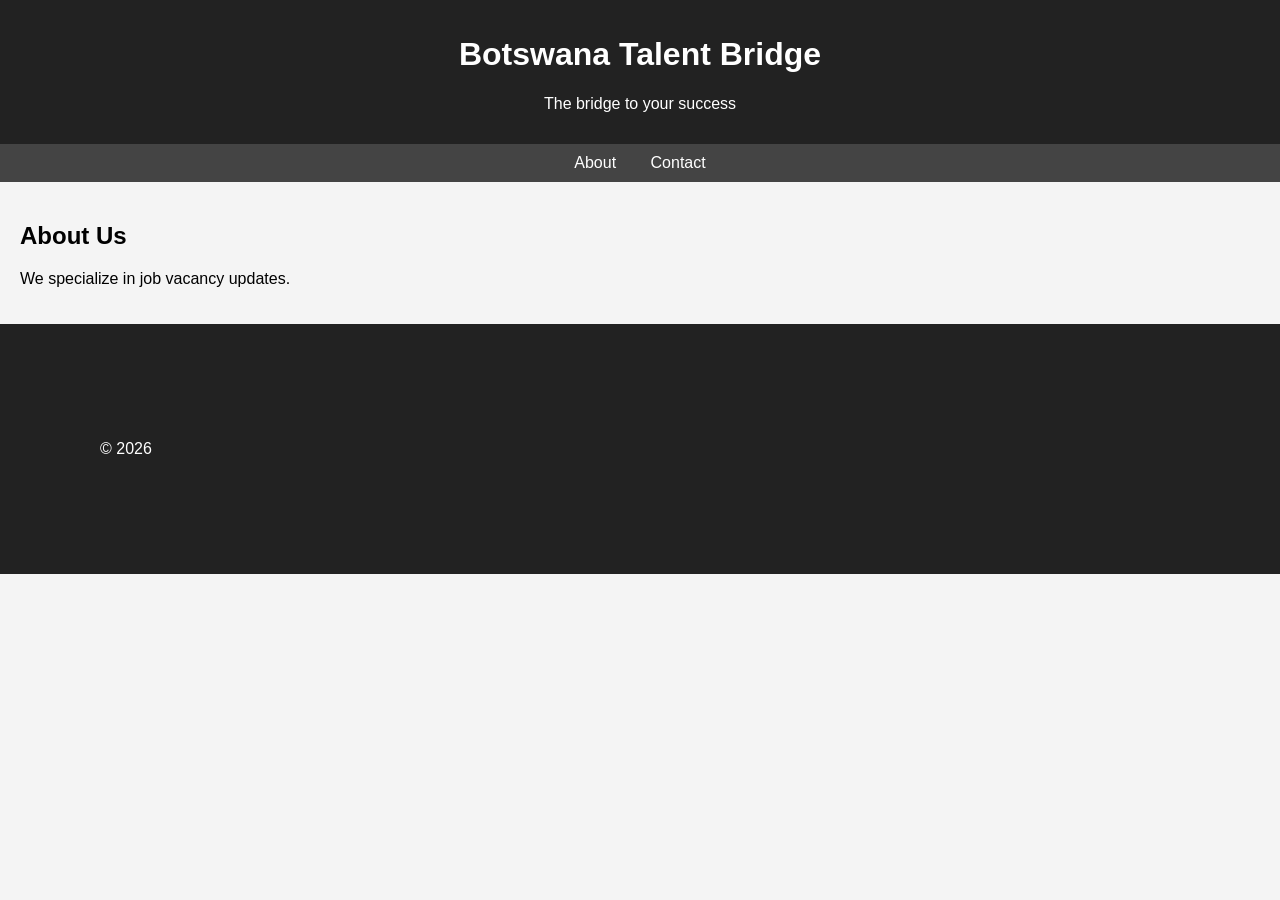
==== index.html @ 9b0b0d0a "Update index.html" ====
<!DOCTYPE html>
<html lang="en">
<head>
    <meta charset="UTF-8">
  <!DOCTYPE html>
<html lang="en">
<head>
    <meta charset="UTF-8">
    <title>Botswana Talent Bridge</title>
    <style>
        body {
            font-family: Arial, sans-serif;
            margin: 0;
            background-color: #f4f4f4;
        }
        header {
            background: #222;
            color: white;
            padding: 15px;
            text-align: center;
        }
        nav {
            background: #444;
            padding: 10px;
            text-align: center;
        }
        nav a {
            color: white;
            margin: 0 15px;
            text-decoration: none;
        }
        section {
            padding: 20px;
        }
        footer {
            background: #222;
            color: white;
            text-align: bottom;
            padding: 100px;
        }
        form input, form textarea {
            width: 100%;
            margin: 10px 0;
            padding: 8px;
        }
        button {
            background: #222;
            color: white;
            padding: 10px 15px;
            border: none;
        }
    </style>
</head>
<body>

<header>
    <h1>Botswana Talent Bridge</h1>
    <p>The bridge to your success</p>
</header>

<nav>
    <a href="#about">About</a>
    <a href="#contact">Contact</a>
</nav>

<section id="about">
    <h2>About Us</h2>
    <p>We specialize in job vacancy updates.</p>
</section>

<footer>
    <p>&copy; 2026 </p>
</footer>  
    
</body>
</html>
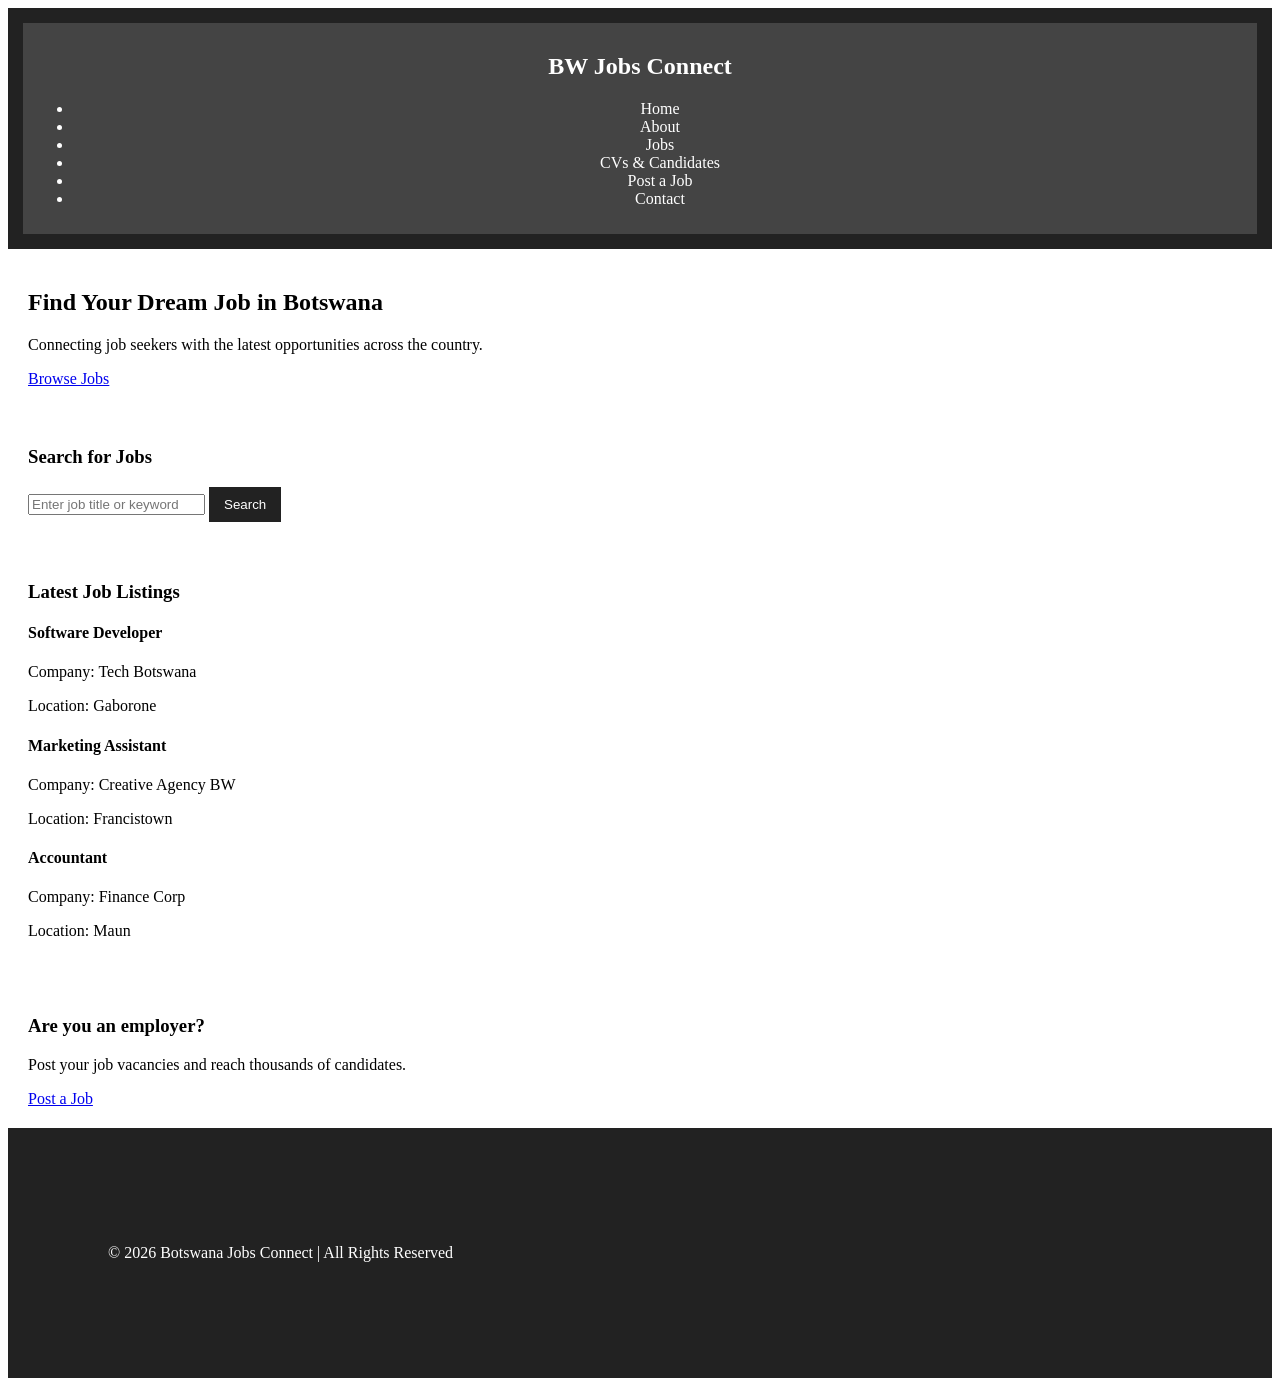
==== commit d72fdb3e: "Update index.html" ====
--- a/index.html
+++ b/index.html
@@ -2,75 +2,75 @@
 <html lang="en">
 <head>
     <meta charset="UTF-8">
-  <!DOCTYPE html>
-<html lang="en">
-<head>
-    <meta charset="UTF-8">
-    <title>Botswana Talent Bridge</title>
-    <style>
-        body {
-            font-family: Arial, sans-serif;
-            margin: 0;
-            background-color: #f4f4f4;
-        }
-        header {
-            background: #222;
-            color: white;
-            padding: 15px;
-            text-align: center;
-        }
-        nav {
-            background: #444;
-            padding: 10px;
-            text-align: center;
-        }
-        nav a {
-            color: white;
-            margin: 0 15px;
-            text-decoration: none;
-        }
-        section {
-            padding: 20px;
-        }
-        footer {
-            background: #222;
-            color: white;
-            text-align: bottom;
-            padding: 100px;
-        }
-        form input, form textarea {
-            width: 100%;
-            margin: 10px 0;
-            padding: 8px;
-        }
-        button {
-            background: #222;
-            color: white;
-            padding: 10px 15px;
-            border: none;
-        }
-    </style>
+    <meta name="viewport" content="width=device-width, initial-scale=1.0">
+    <title>Botswana Jobs Connect</title>
+    <link rel="stylesheet" href="styles.css">
 </head>
 <body>
 
-<header>
-    <h1>Botswana Talent Bridge</h1>
-    <p>The bridge to your success</p>
-</header>
+    <!-- Navigation Bar -->
+    <header>
+        <nav class="navbar">
+            <h1 class="logo">BW Jobs Connect</h1>
+            <ul class="nav-links">
+                <li><a href="index.html">Home</a></li>
+                <li><a href="about.html">About</a></li>
+                <li><a href="jobs.html">Jobs</a></li>
+                <li><a href="candidates.html">CVs & Candidates</a></li>
+                <li><a href="post-job.html">Post a Job</a></li>
+                <li><a href="contact.html">Contact</a></li>
+            </ul>
+        </nav>
+    </header>
 
-<nav>
-    <a href="#about">About</a>
-    <a href="#contact">Contact</a>
-</nav>
+    <!-- Hero Section -->
+    <section class="hero">
+        <h2>Find Your Dream Job in Botswana</h2>
+        <p>Connecting job seekers with the latest opportunities across the country.</p>
+        <a href="jobs.html" class="btn">Browse Jobs</a>
+    </section>
 
-<section id="about">
-    <h2>About Us</h2>
-    <p>We specialize in job vacancy updates.</p>
-</section>
+    <!-- Search Section -->
+    <section class="search-section">
+        <h3>Search for Jobs</h3>
+        <input type="text" placeholder="Enter job title or keyword">
+        <button>Search</button>
+    </section>
 
-<footer>
-    <p>&copy; 2026 </p>
-</footer>  
-    
+    <!-- Featured Jobs -->
+    <section class="jobs">
+        <h3>Latest Job Listings</h3>
+
+        <div class="job-card">
+            <h4>Software Developer</h4>
+            <p>Company: Tech Botswana</p>
+            <p>Location: Gaborone</p>
+        </div>
+
+        <div class="job-card">
+            <h4>Marketing Assistant</h4>
+            <p>Company: Creative Agency BW</p>
+            <p>Location: Francistown</p>
+        </div>
+
+        <div class="job-card">
+            <h4>Accountant</h4>
+            <p>Company: Finance Corp</p>
+            <p>Location: Maun</p>
+        </div>
+    </section>
+
+    <!-- Call to Action -->
+    <section class="cta">
+        <h3>Are you an employer?</h3>
+        <p>Post your job vacancies and reach thousands of candidates.</p>
+        <a href="post-job.html" class="btn">Post a Job</a>
+    </section>
+
+    <!-- Footer -->
+    <footer>
+        <p>© 2026 Botswana Jobs Connect | All Rights Reserved</p>
+    </footer>
+
 </body>
 </html>
--- a/styles.css
+++ b/styles.css
@@ -0,0 +1,43 @@
+ <style>
+        body {
+            font-family: Arial, sans-serif;
+            margin: 0;
+            background-color: #f4f4f4;
+        }
+        header {
+            background: #222;
+            color: white;
+            padding: 15px;
+            text-align: center;
+        }
+        nav {
+            background: #444;
+            padding: 10px;
+            text-align: center;
+        }
+        nav a {
+            color: white;
+            margin: 0 15px;
+            text-decoration: none;
+        }
+        section {
+            padding: 20px;
+        }
+        footer {
+            background: #222;
+            color: white;
+            text-align: bottom;
+            padding: 100px;
+        }
+        form input, form textarea {
+            width: 100%;
+            margin: 10px 0;
+            padding: 8px;
+        }
+        button {
+            background: #222;
+            color: white;
+            padding: 10px 15px;
+            border: none;
+        }
+    </style>
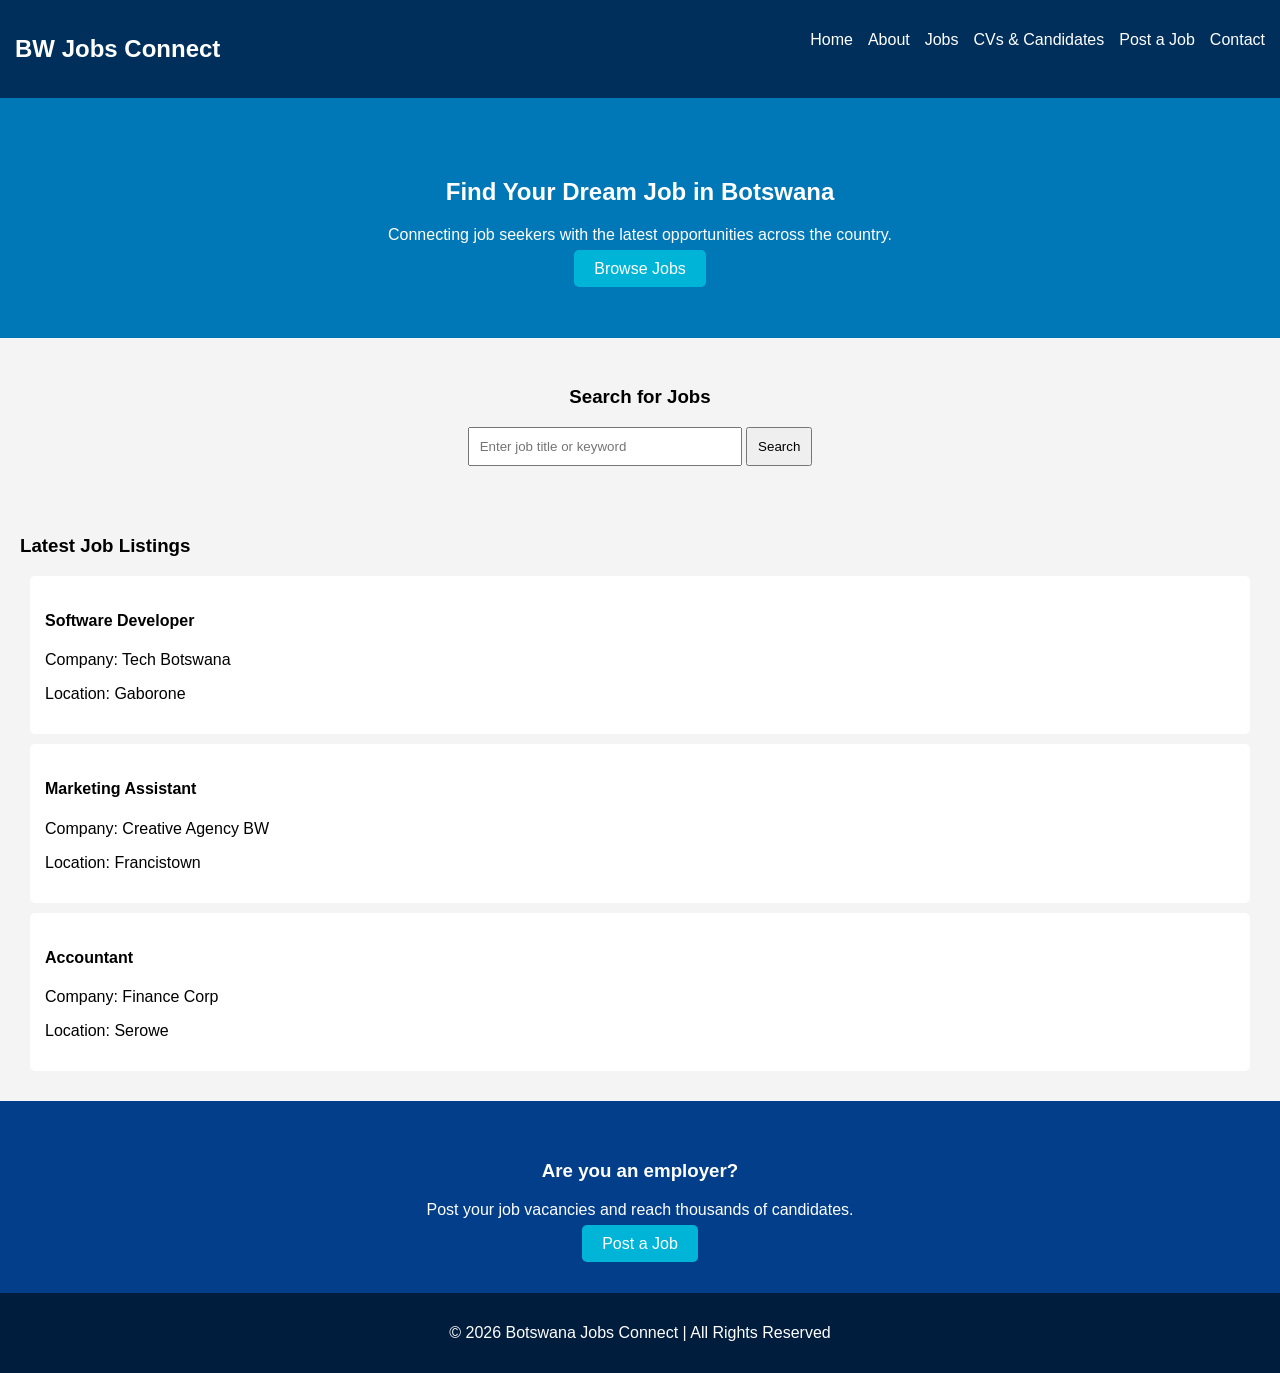
==== commit 2d29cc99: "Update index.html" ====
--- a/index.html
+++ b/index.html
@@ -56,7 +56,7 @@
         <div class="job-card">
             <h4>Accountant</h4>
             <p>Company: Finance Corp</p>
-            <p>Location: Maun</p>
+            <p>Location: Serowe</p>
         </div>
     </section>
 
--- a/styles.css
+++ b/styles.css
@@ -1,43 +1,84 @@
- <style>
-        body {
-            font-family: Arial, sans-serif;
-            margin: 0;
-            background-color: #f4f4f4;
-        }
-        header {
-            background: #222;
-            color: white;
-            padding: 15px;
-            text-align: center;
-        }
-        nav {
-            background: #444;
-            padding: 10px;
-            text-align: center;
-        }
-        nav a {
-            color: white;
-            margin: 0 15px;
-            text-decoration: none;
-        }
-        section {
-            padding: 20px;
-        }
-        footer {
-            background: #222;
-            color: white;
-            text-align: bottom;
-            padding: 100px;
-        }
-        form input, form textarea {
-            width: 100%;
-            margin: 10px 0;
-            padding: 8px;
-        }
-        button {
-            background: #222;
-            color: white;
-            padding: 10px 15px;
-            border: none;
-        }
-    </style>+ body {
+    font-family: Arial, sans-serif;
+    margin: 0;
+    background-color: #f4f4f4;
+}
+
+/* Navbar */
+.navbar {
+    display: flex;
+    justify-content: space-between;
+    background-color: #002f5b;
+    padding: 15px;
+    color: white;
+}
+
+.nav-links {
+    list-style: none;
+    display: flex;
+    gap: 15px;
+}
+
+.nav-links a {
+    color: white;
+    text-decoration: none;
+}
+
+/* Hero */
+.hero {
+    text-align: center;
+    padding: 60px;
+    background-color: #0077b6;
+    color: white;
+}
+
+.btn {
+    background-color: #00b4d8;
+    padding: 10px 20px;
+    color: white;
+    text-decoration: none;
+    border-radius: 5px;
+}
+
+/* Search Section */
+.search-section {
+    text-align: center;
+    padding: 30px;
+}
+
+.search-section input {
+    padding: 10px;
+    width: 250px;
+}
+
+.search-section button {
+    padding: 10px;
+}
+
+/* Jobs */
+.jobs {
+    padding: 20px;
+}
+
+.job-card {
+    background: white;
+    padding: 15px;
+    margin: 10px;
+    border-radius: 5px;
+}
+
+/* CTA */
+.cta {
+    text-align: center;
+    background-color: #023e8a;
+    color: white;
+    padding: 40px;
+}
+
+/* Footer */
+footer {
+    text-align: center;
+    padding: 15px;
+    background-color: #001d3d;
+    color: white;
+}
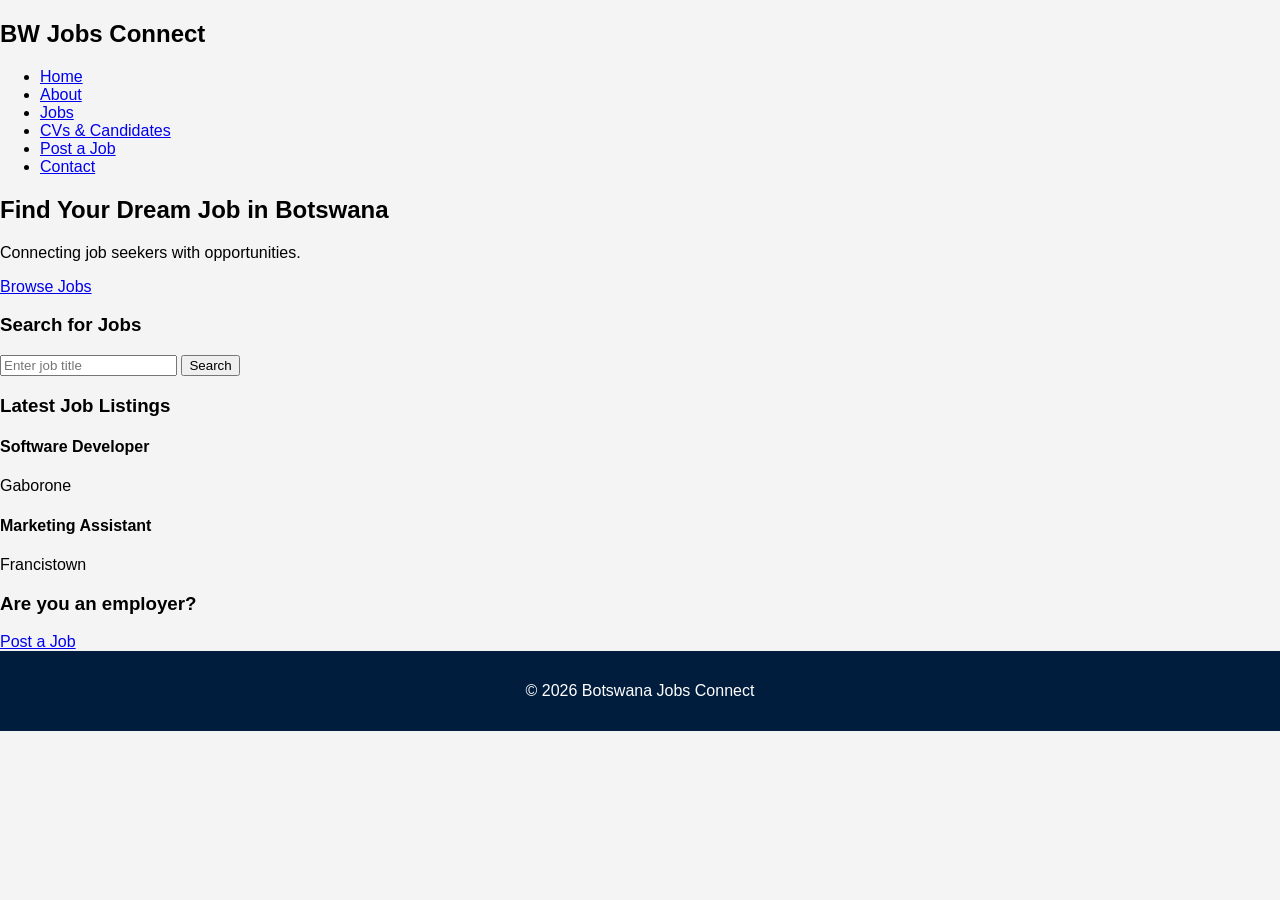
==== commit 4f9ceb34: "Add files via upload" ====
--- a/index.html
+++ b/index.html
@@ -1,76 +1,66 @@
-<!DOCTYPE html>
-<html lang="en">
-<head>
-    <meta charset="UTF-8">
-    <meta name="viewport" content="width=device-width, initial-scale=1.0">
-    <title>Botswana Jobs Connect</title>
-    <link rel="stylesheet" href="styles.css">
-</head>
-<body>
-
-    <!-- Navigation Bar -->
-    <header>
-        <nav class="navbar">
-            <h1 class="logo">BW Jobs Connect</h1>
-            <ul class="nav-links">
-                <li><a href="index.html">Home</a></li>
-                <li><a href="about.html">About</a></li>
-                <li><a href="jobs.html">Jobs</a></li>
-                <li><a href="candidates.html">CVs & Candidates</a></li>
-                <li><a href="post-job.html">Post a Job</a></li>
-                <li><a href="contact.html">Contact</a></li>
-            </ul>
-        </nav>
-    </header>
-
-    <!-- Hero Section -->
-    <section class="hero">
-        <h2>Find Your Dream Job in Botswana</h2>
-        <p>Connecting job seekers with the latest opportunities across the country.</p>
-        <a href="jobs.html" class="btn">Browse Jobs</a>
-    </section>
-
-    <!-- Search Section -->
-    <section class="search-section">
-        <h3>Search for Jobs</h3>
-        <input type="text" placeholder="Enter job title or keyword">
-        <button>Search</button>
-    </section>
-
-    <!-- Featured Jobs -->
-    <section class="jobs">
-        <h3>Latest Job Listings</h3>
-
-        <div class="job-card">
-            <h4>Software Developer</h4>
-            <p>Company: Tech Botswana</p>
-            <p>Location: Gaborone</p>
-        </div>
-
-        <div class="job-card">
-            <h4>Marketing Assistant</h4>
-            <p>Company: Creative Agency BW</p>
-            <p>Location: Francistown</p>
-        </div>
-
-        <div class="job-card">
-            <h4>Accountant</h4>
-            <p>Company: Finance Corp</p>
-            <p>Location: Serowe</p>
-        </div>
-    </section>
-
-    <!-- Call to Action -->
-    <section class="cta">
-        <h3>Are you an employer?</h3>
-        <p>Post your job vacancies and reach thousands of candidates.</p>
-        <a href="post-job.html" class="btn">Post a Job</a>
-    </section>
-
-    <!-- Footer -->
-    <footer>
-        <p>© 2026 Botswana Jobs Connect | All Rights Reserved</p>
-    </footer>
-
-</body>
-</html>
+<!DOCTYPE html>
+<html lang="en">
+<head>
+    <meta charset="UTF-8">
+    <meta name="viewport" content="width=device-width, initial-scale=1.0">
+    <title>Botswana Jobs Connect</title>
+    <link rel="stylesheet" href="styles.css">
+</head>
+<body>
+
+    <header>
+        <nav>
+            <h1>BW Jobs Connect</h1>
+            <ul>
+                <li><a href="index.html">Home</a></li>
+                <li><a href="about.html">About</a></li>
+                <li><a href="jobs.html">Jobs</a></li>
+                <li><a href="candidates.html">CVs & Candidates</a></li>
+                <li><a href="post-job.html">Post a Job</a></li>
+                <li><a href="contact.html">Contact</a></li>
+            </ul>
+        </nav>
+    </header>
+
+    <main>
+
+        <section id="hero">
+            <h2>Find Your Dream Job in Botswana</h2>
+            <p>Connecting job seekers with opportunities.</p>
+            <a href="jobs.html">Browse Jobs</a>
+        </section>
+
+        <section id="search">
+            <h3>Search for Jobs</h3>
+            <input type="text" placeholder="Enter job title">
+            <button>Search</button>
+        </section>
+
+        <section id="jobs">
+            <h3>Latest Job Listings</h3>
+
+            <article>
+                <h4>Software Developer</h4>
+                <p>Gaborone</p>
+            </article>
+
+            <article>
+                <h4>Marketing Assistant</h4>
+                <p>Francistown</p>
+            </article>
+
+        </section>
+
+        <section id="cta">
+            <h3>Are you an employer?</h3>
+            <a href="post-job.html">Post a Job</a>
+        </section>
+
+    </main>
+
+    <footer>
+        <p>© 2026 Botswana Jobs Connect</p>
+    </footer>
+
+</body>
+</html>
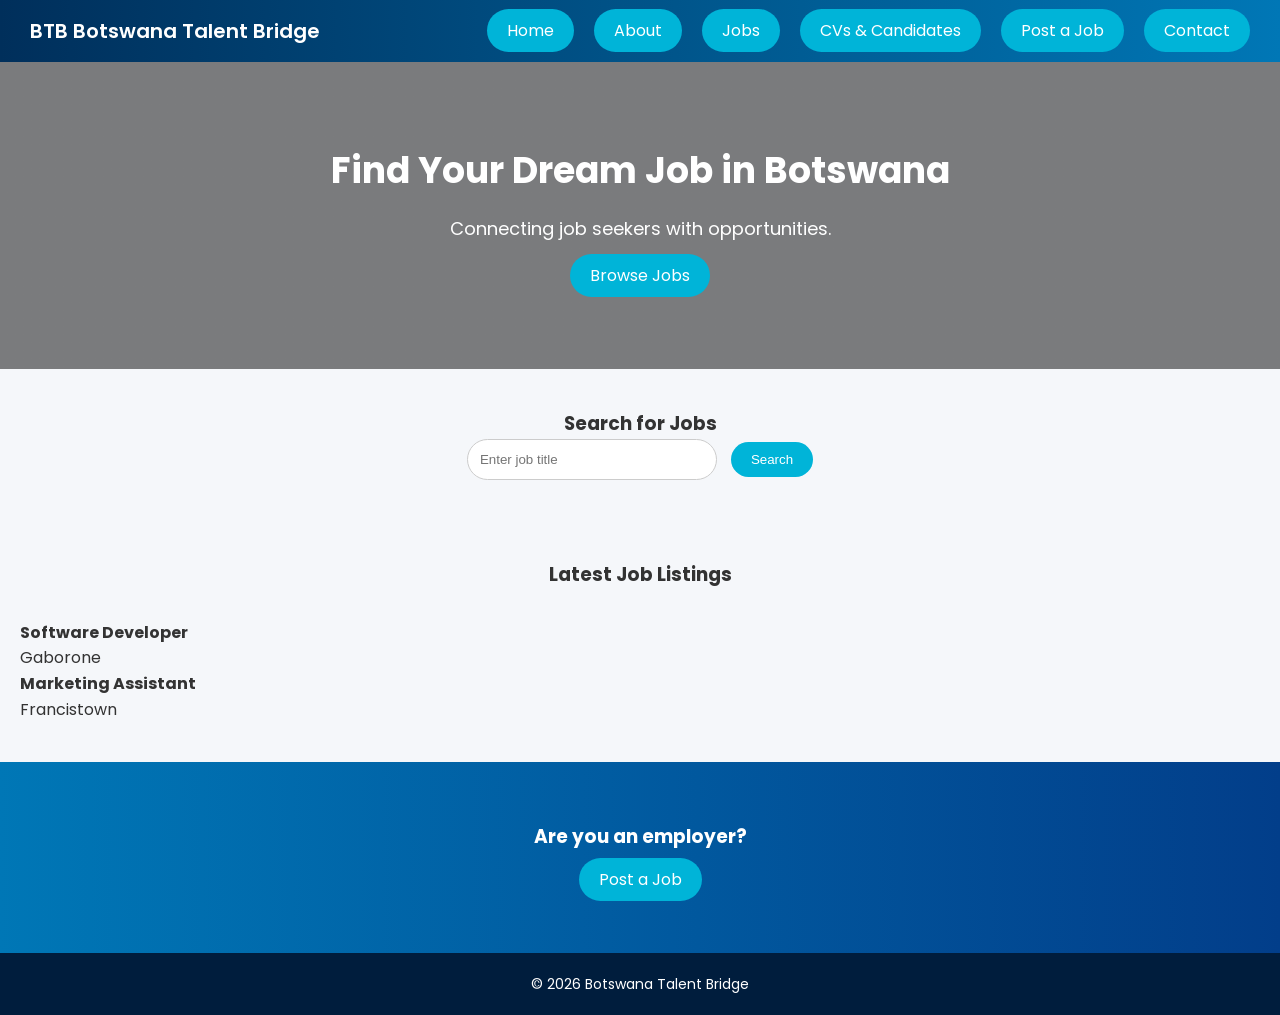
==== commit 9bd62e12: "Update index.html" ====
--- a/index.html
+++ b/index.html
@@ -3,14 +3,14 @@
 <head>
     <meta charset="UTF-8">
     <meta name="viewport" content="width=device-width, initial-scale=1.0">
-    <title>Botswana Jobs Connect</title>
+    <title>Botswana Talent Bridge</title>
     <link rel="stylesheet" href="styles.css">
 </head>
 <body>
 
     <header>
         <nav>
-            <h1>BW Jobs Connect</h1>
+            <h1>BTB Botswana Talent Bridge</h1>
             <ul>
                 <li><a href="index.html">Home</a></li>
                 <li><a href="about.html">About</a></li>
@@ -59,8 +59,8 @@
     </main>
 
     <footer>
-        <p>© 2026 Botswana Jobs Connect</p>
+        <p>© 2026 Botswana Talent Bridge</p>
     </footer>
 
 </body>
-</html>+</html>
--- a/styles.css
+++ b/styles.css
@@ -1,84 +1,165 @@
- body {
-    font-family: Arial, sans-serif;
+/* Google Font (optional but recommended) */
+@import url('https://fonts.googleapis.com/css2?family=Poppins:wght@300;400;600&display=swap');
+
+/* RESET */
+* {
     margin: 0;
-    background-color: #f4f4f4;
+    padding: 0;
+    box-sizing: border-box;
 }
 
-/* Navbar */
-.navbar {
+/* BASE */
+body {
+    font-family: 'Poppins', sans-serif;
+    background-color: #f5f7fa;
+    color: #333;
+    line-height: 1.6;
+}
+
+/* HEADER */
+header {
+    background: linear-gradient(90deg, #002f5b, #0077b6);
+    color: white;
+    padding: 15px 30px;
+}
+
+nav h1 {
+    font-size: 20px;
+    font-weight: 600;
+}
+
+/* NAV */
+nav {
     display: flex;
     justify-content: space-between;
-    background-color: #002f5b;
-    padding: 15px;
+    align-items: center;
+}
+
+nav ul {
+    display: flex;
+    gap: 20px;
+    list-style: none;
+}
+
+nav a {
+    color: white;
+    text-decoration: none;
+    font-weight: 400;
+    transition: 0.3s;
+}
+
+nav a:hover {
+    color: #90e0ef;
+}
+
+/* HERO */
+#hero {
+    text-align: center;
+    padding: 80px 20px;
+    background: linear-gradient(rgba(0,0,0,0.5), rgba(0,0,0,0.5)),
+                url('https://images.unsplash.com/photo-1521737604893-d14cc237f11d');
+    background-size: cover;
+    background-position: center;
     color: white;
 }
 
-.nav-links {
-    list-style: none;
-    display: flex;
-    gap: 15px;
+#hero h2 {
+    font-size: 36px;
+    margin-bottom: 15px;
 }
 
-.nav-links a {
-    color: white;
-    text-decoration: none;
+#hero p {
+    margin-bottom: 20px;
+    font-size: 18px;
 }
 
-/* Hero */
-.hero {
+/* BUTTONS */
+a, button {
+    background: #00b4d8;
+    color: white;
+    border: none;
+    padding: 10px 20px;
+    border-radius: 25px;
+    cursor: pointer;
+    text-decoration: none;
+    transition: 0.3s;
+}
+
+a:hover, button:hover {
+    background: #0096c7;
+    transform: translateY(-2px);
+}
+
+/* SEARCH */
+#search {
     text-align: center;
-    padding: 60px;
-    background-color: #0077b6;
+    padding: 40px 20px;
+}
+
+#search input {
+    padding: 12px;
+    width: 250px;
+    border-radius: 25px;
+    border: 1px solid #ccc;
+    margin-right: 10px;
+}
+
+/* JOBS */
+#jobs {
+    padding: 40px 20px;
+}
+
+#jobs h3 {
+    text-align: center;
+    margin-bottom: 30px;
+}
+
+#job-list {
+    display: grid;
+    grid-template-columns: repeat(auto-fit, minmax(250px, 1fr));
+    gap: 20px;
+}
+
+/* JOB CARD */
+.job-card {
+    background: white;
+    padding: 20px;
+    border-radius: 12px;
+    transition: 0.3s;
+    box-shadow: 0 4px 10px rgba(0,0,0,0.05);
+}
+
+.job-card h4 {
+    margin-bottom: 10px;
+}
+
+.job-card p {
+    font-size: 14px;
+    color: #555;
+}
+
+.job-card:hover {
+    transform: translateY(-5px);
+    box-shadow: 0 8px 20px rgba(0,0,0,0.1);
+}
+
+/* CTA */
+#cta {
+    text-align: center;
+    padding: 60px 20px;
+    background: linear-gradient(90deg, #0077b6, #023e8a);
     color: white;
 }
 
-.btn {
-    background-color: #00b4d8;
-    padding: 10px 20px;
-    color: white;
-    text-decoration: none;
-    border-radius: 5px;
+#cta h3 {
+    margin-bottom: 15px;
 }
 
-/* Search Section */
-.search-section {
-    text-align: center;
-    padding: 30px;
-}
-
-.search-section input {
-    padding: 10px;
-    width: 250px;
-}
-
-.search-section button {
-    padding: 10px;
-}
-
-/* Jobs */
-.jobs {
-    padding: 20px;
-}
-
-.job-card {
-    background: white;
-    padding: 15px;
-    margin: 10px;
-    border-radius: 5px;
-}
-
-/* CTA */
-.cta {
-    text-align: center;
-    background-color: #023e8a;
-    color: white;
-    padding: 40px;
-}
-
-/* Footer */
+/* FOOTER */
 footer {
     text-align: center;
-    padding: 15px;
-    background-color: #001d3d;
+    padding: 20px;
+    background: #001d3d;
     color: white;
-}+    font-size: 14px;
+}
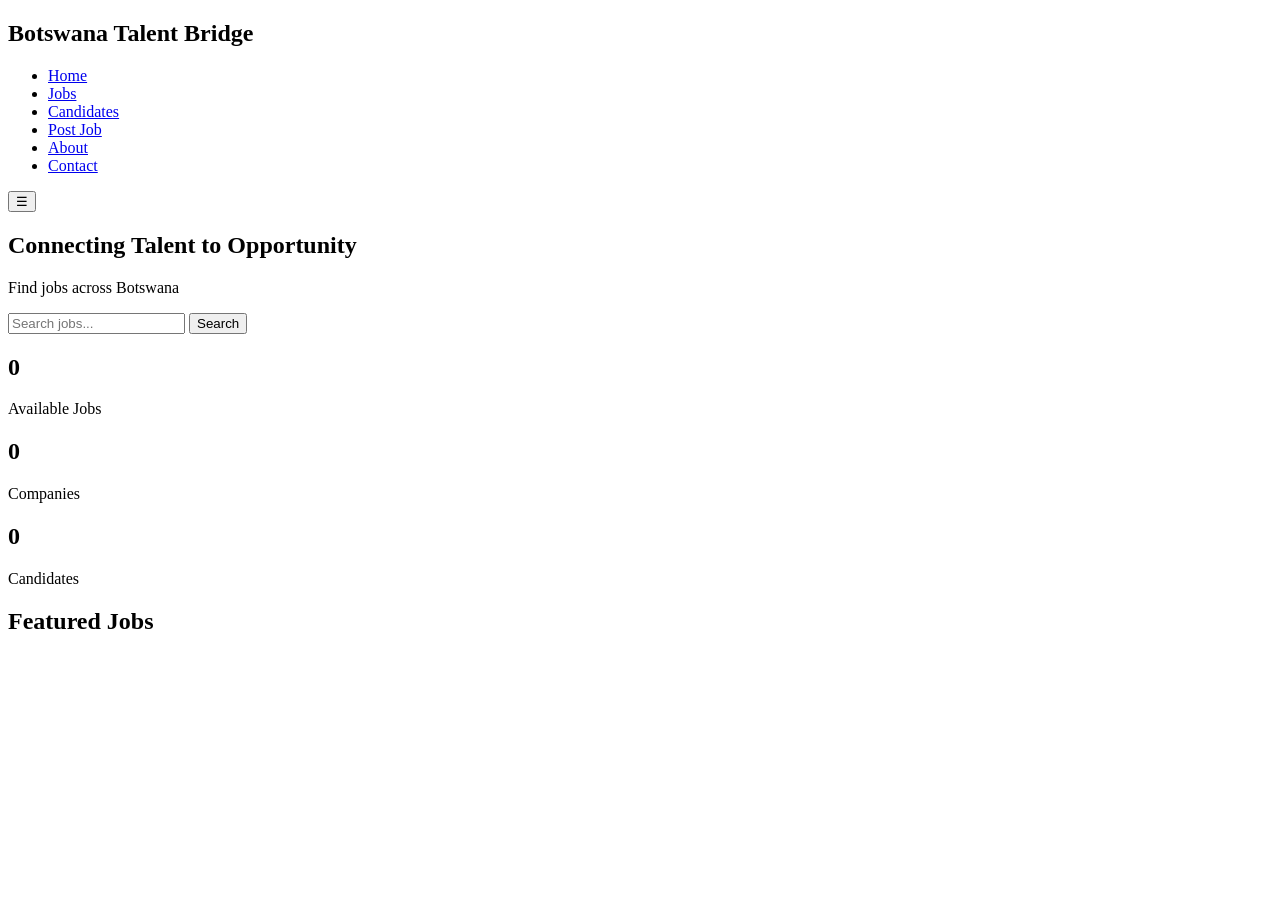
==== commit 7864aa76: "Add files via upload" ====
--- a/index.html
+++ b/index.html
@@ -4,63 +4,58 @@
     <meta charset="UTF-8">
     <meta name="viewport" content="width=device-width, initial-scale=1.0">
     <title>Botswana Talent Bridge</title>
-    <link rel="stylesheet" href="styles.css">
+    <link rel="stylesheet" href="style.css">
 </head>
 <body>
 
     <header>
-        <nav>
-            <h1>BTB Botswana Talent Bridge</h1>
-            <ul>
+        <nav class="navbar">
+            <h2>Botswana Talent Bridge</h2>
+
+            <ul class="nav-links">
                 <li><a href="index.html">Home</a></li>
+                <li><a href="jobs.html">Jobs</a></li>
+                <li><a href="candidates.html">Candidates</a></li>
+                <li><a href="post-job.html">Post Job</a></li>
                 <li><a href="about.html">About</a></li>
-                <li><a href="jobs.html">Jobs</a></li>
-                <li><a href="candidates.html">CVs & Candidates</a></li>
-                <li><a href="post-job.html">Post a Job</a></li>
                 <li><a href="contact.html">Contact</a></li>
             </ul>
+
+            <button id="menu-btn">☰</button>
         </nav>
     </header>
 
-    <main>
+    <section class="hero">
+        <h1>Connecting Talent to Opportunity</h1>
+        <p>Find jobs across Botswana</p>
 
-        <section id="hero">
-            <h2>Find Your Dream Job in Botswana</h2>
-            <p>Connecting job seekers with opportunities.</p>
-            <a href="jobs.html">Browse Jobs</a>
-        </section>
+        <input type="text" id="searchInput" placeholder="Search jobs...">
+        <button onclick="searchJobs()">Search</button>
+    </section>
 
-        <section id="search">
-            <h3>Search for Jobs</h3>
-            <input type="text" placeholder="Enter job title">
-            <button>Search</button>
-        </section>
+    <section class="stats">
+        <div class="card">
+            <h2 id="jobs-count">0</h2>
+            <p>Available Jobs</p>
+        </div>
 
-        <section id="jobs">
-            <h3>Latest Job Listings</h3>
+        <div class="card">
+            <h2 id="companies-count">0</h2>
+            <p>Companies</p>
+        </div>
 
-            <article>
-                <h4>Software Developer</h4>
-                <p>Gaborone</p>
-            </article>
+        <div class="card">
+            <h2 id="candidates-count">0</h2>
+            <p>Candidates</p>
+        </div>
+    </section>
 
-            <article>
-                <h4>Marketing Assistant</h4>
-                <p>Francistown</p>
-            </article>
+    <section class="featured-jobs">
+        <h2>Featured Jobs</h2>
 
-        </section>
+        <div id="job-container"></div>
+    </section>
 
-        <section id="cta">
-            <h3>Are you an employer?</h3>
-            <a href="post-job.html">Post a Job</a>
-        </section>
-
-    </main>
-
-    <footer>
-        <p>© 2026 Botswana Talent Bridge</p>
-    </footer>
-
+    <script src="script.js"></script>
 </body>
-</html>
+</html>
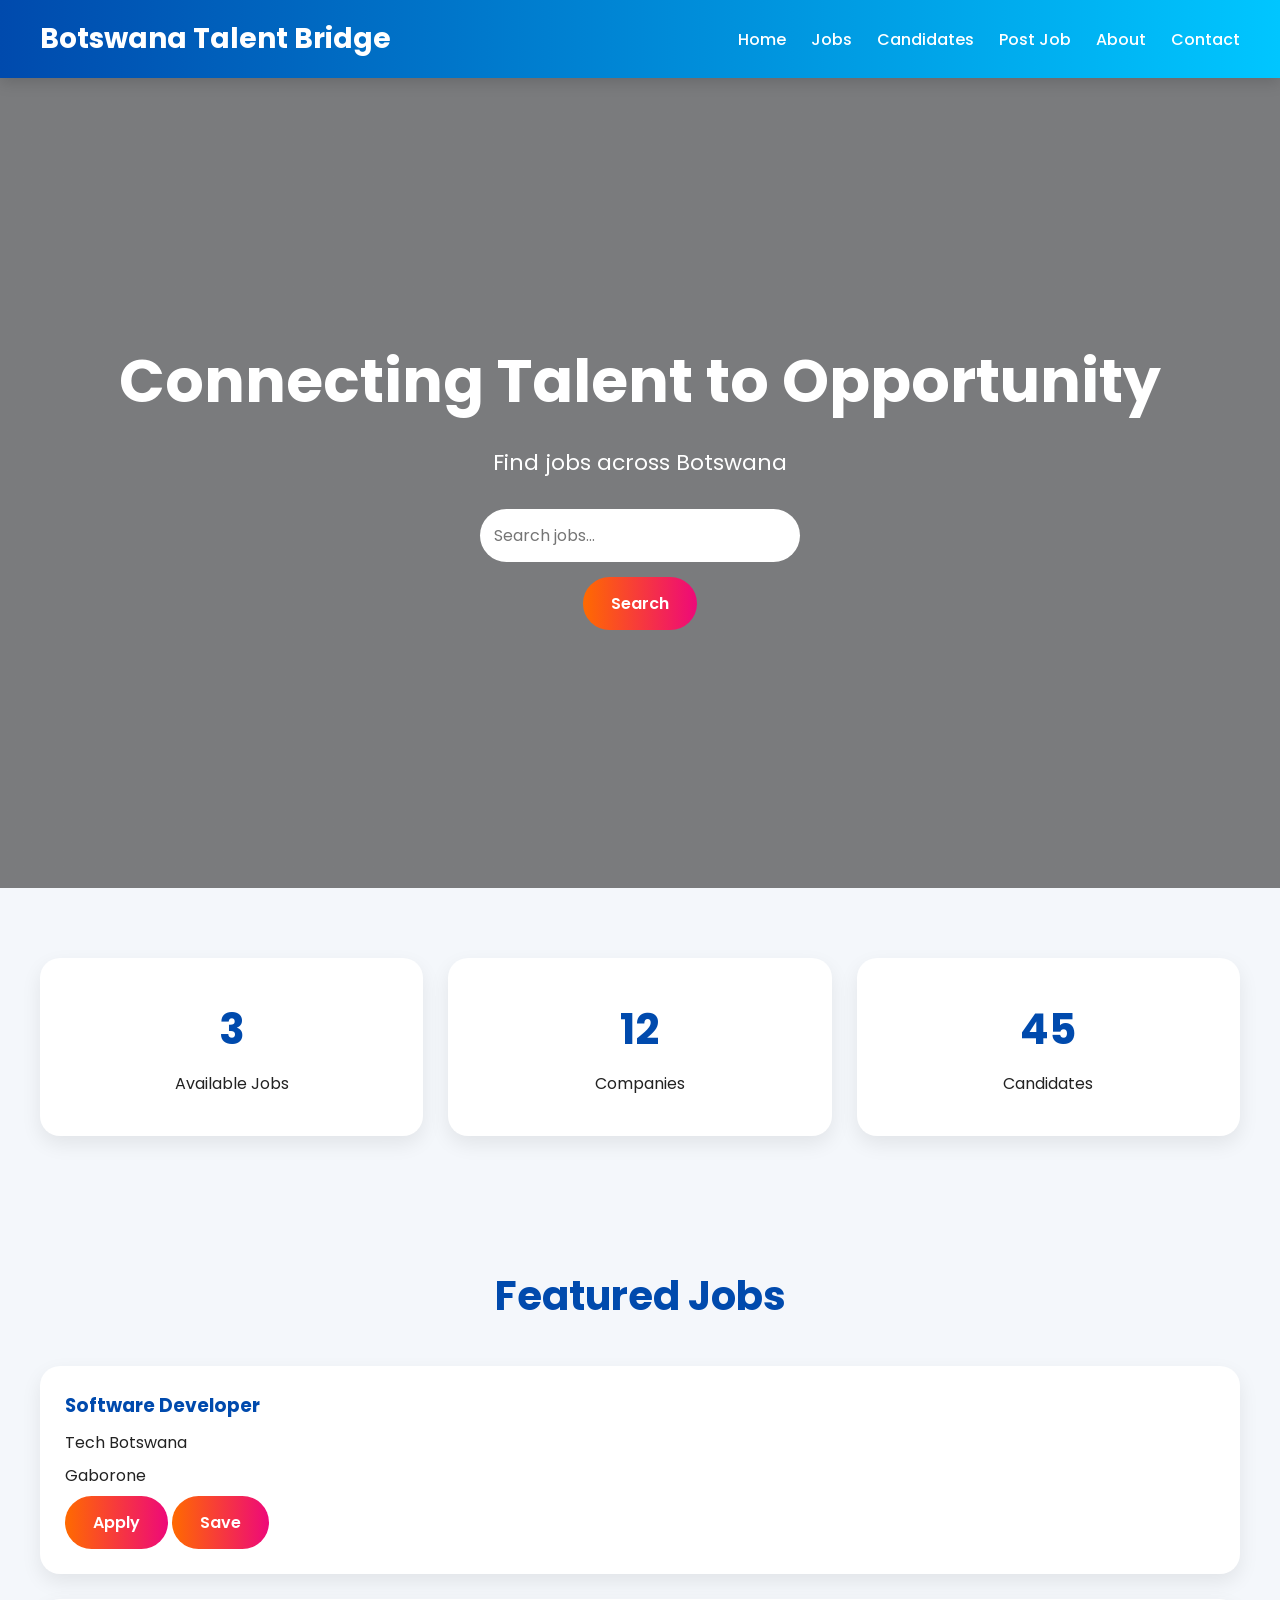
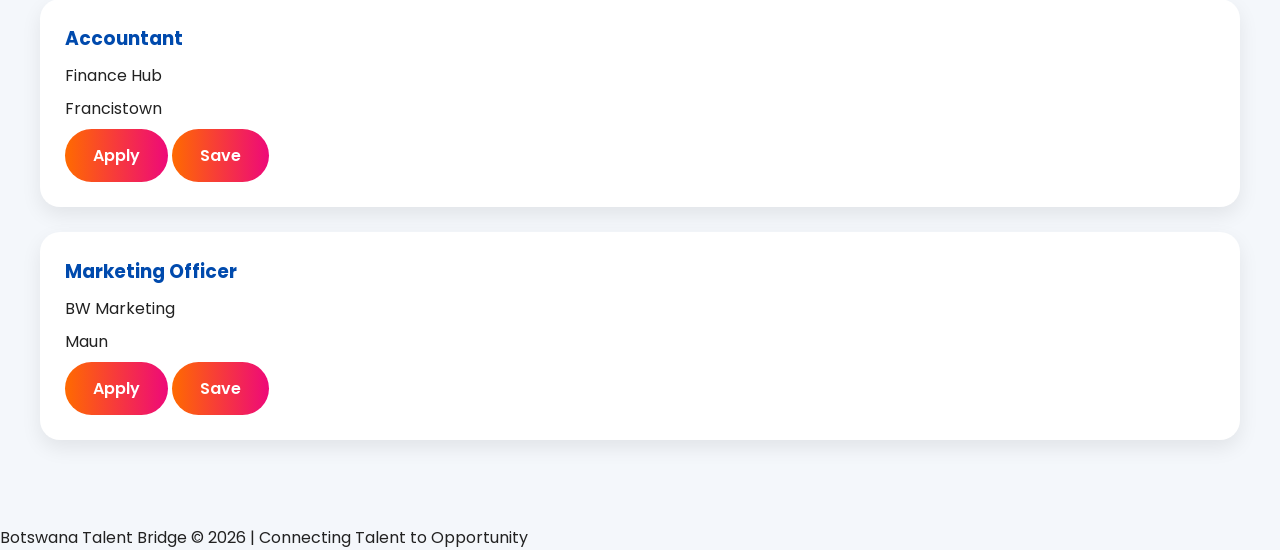
==== commit fc7a1be4: "Update index.html" ====
--- a/index.html
+++ b/index.html
@@ -57,5 +57,11 @@
     </section>
 
     <script src="script.js"></script>
+    <footer>
+    <p>
+        Botswana Talent Bridge © 2026
+        | Connecting Talent to Opportunity
+    </p>
+</footer>
 </body>
-</html>+</html>
--- a/style.css
+++ b/style.css
@@ -0,0 +1,388 @@
+@import url('https://fonts.googleapis.com/css2?family=Poppins:wght@300;400;500;600;700&display=swap');
+
+*{
+    margin:0;
+    padding:0;
+    box-sizing:border-box;
+    font-family:'Poppins', sans-serif;
+}
+
+body{
+    background:#f4f7fb;
+    color:#222;
+}
+
+/* NAVBAR */
+
+.navbar{
+    background:linear-gradient(90deg,#004aad,#00c6ff);
+    padding:18px 40px;
+    display:flex;
+    justify-content:space-between;
+    align-items:center;
+    position:sticky;
+    top:0;
+    z-index:1000;
+    box-shadow:0 4px 15px rgba(0,0,0,0.15);
+}
+
+.navbar h2{
+    color:white;
+    font-size:28px;
+    font-weight:700;
+}
+
+.nav-links{
+    display:flex;
+    gap:25px;
+    list-style:none;
+}
+
+.nav-links a{
+    color:white;
+    text-decoration:none;
+    font-weight:500;
+    transition:0.3s;
+}
+
+.nav-links a:hover{
+    color:#ffe600;
+}
+
+/* MOBILE MENU */
+
+#menu-btn{
+    display:none;
+    background:none;
+    border:none;
+    color:white;
+    font-size:28px;
+    cursor:pointer;
+}
+
+/* HERO SECTION */
+
+.hero{
+    min-height:90vh;
+    display:flex;
+    flex-direction:column;
+    justify-content:center;
+    align-items:center;
+    text-align:center;
+    padding:20px;
+    background:
+    linear-gradient(rgba(0,0,0,0.5), rgba(0,0,0,0.5)),
+    url('https://images.unsplash.com/photo-1521737604893-d14cc237f11d?q=80&w=1600&auto=format&fit=crop');
+    background-size:cover;
+    background-position:center;
+    color:white;
+}
+
+.hero h1{
+    font-size:60px;
+    margin-bottom:20px;
+    animation:fadeIn 1s ease;
+}
+
+.hero p{
+    font-size:22px;
+    margin-bottom:30px;
+}
+
+.hero input{
+    width:320px;
+    padding:14px;
+    border:none;
+    border-radius:30px;
+    outline:none;
+    font-size:16px;
+}
+
+.hero button{
+    margin-top:15px;
+}
+
+/* BUTTONS */
+
+button{
+    background:linear-gradient(90deg,#ff6a00,#ee0979);
+    color:white;
+    border:none;
+    padding:14px 28px;
+    border-radius:30px;
+    font-size:16px;
+    font-weight:600;
+    cursor:pointer;
+    transition:0.3s;
+}
+
+button:hover{
+    transform:translateY(-3px);
+    box-shadow:0 8px 20px rgba(0,0,0,0.2);
+}
+
+/* STATS */
+
+.stats{
+    display:grid;
+    grid-template-columns:repeat(auto-fit,minmax(220px,1fr));
+    gap:25px;
+    padding:70px 40px;
+}
+
+.card{
+    background:white;
+    padding:40px 20px;
+    border-radius:20px;
+    text-align:center;
+    box-shadow:0 8px 20px rgba(0,0,0,0.08);
+    transition:0.3s;
+}
+
+.card:hover{
+    transform:translateY(-10px);
+}
+
+.card h2{
+    font-size:42px;
+    color:#004aad;
+    margin-bottom:10px;
+}
+
+/* FEATURED JOBS */
+
+.featured-jobs{
+    padding:60px 40px;
+}
+
+.featured-jobs h2{
+    text-align:center;
+    font-size:40px;
+    margin-bottom:40px;
+    color:#004aad;
+}
+
+.job-card{
+    background:white;
+    padding:25px;
+    margin-bottom:25px;
+    border-radius:20px;
+    box-shadow:0 8px 20px rgba(0,0,0,0.08);
+    transition:0.3s;
+}
+
+.job-card:hover{
+    transform:translateY(-5px);
+}
+
+.job-card h3{
+    color:#004aad;
+    margin-bottom:10px;
+}
+
+.job-card p{
+    margin-bottom:8px;
+}
+
+/* JOBS PAGE */
+
+.jobs-page{
+    display:flex;
+    gap:30px;
+    padding:40px;
+}
+
+.filters{
+    width:280px;
+    background:white;
+    padding:25px;
+    border-radius:20px;
+    box-shadow:0 8px 20px rgba(0,0,0,0.08);
+}
+
+.filters h3{
+    margin-bottom:20px;
+    color:#004aad;
+}
+
+.jobs-list{
+    flex:1;
+}
+
+/* FORMS */
+
+form{
+    display:flex;
+    flex-direction:column;
+    gap:18px;
+}
+
+input,
+textarea,
+select{
+    padding:14px;
+    border:1px solid #ddd;
+    border-radius:12px;
+    font-size:16px;
+}
+
+textarea{
+    min-height:150px;
+}
+
+/* CANDIDATES */
+
+.candidates{
+    padding:60px 40px;
+}
+
+.candidates h1{
+    text-align:center;
+    margin-bottom:40px;
+    color:#004aad;
+}
+
+.upload-box{
+    background:white;
+    padding:25px;
+    border-radius:20px;
+    margin-bottom:40px;
+    box-shadow:0 8px 20px rgba(0,0,0,0.08);
+}
+
+.candidate-grid{
+    display:grid;
+    grid-template-columns:repeat(auto-fit,minmax(280px,1fr));
+    gap:25px;
+}
+
+.candidate-card{
+    background:white;
+    padding:25px;
+    border-radius:20px;
+    box-shadow:0 8px 20px rgba(0,0,0,0.08);
+    transition:0.3s;
+}
+
+.candidate-card:hover{
+    transform:translateY(-8px);
+}
+
+/* ABOUT */
+
+.about{
+    padding:60px 40px;
+    text-align:center;
+}
+
+.about h1{
+    color:#004aad;
+    margin-bottom:25px;
+}
+
+.team{
+    display:grid;
+    grid-template-columns:repeat(auto-fit,minmax(250px,1fr));
+    gap:25px;
+    margin-top:40px;
+}
+
+.team-card{
+    background:white;
+    padding:30px;
+    border-radius:20px;
+    box-shadow:0 8px 20px rgba(0,0,0,0.08);
+}
+
+/* CONTACT */
+
+.contact-page{
+    display:flex;
+    gap:30px;
+    padding:60px 40px;
+    flex-wrap:wrap;
+}
+
+.contact-form,
+.contact-info{
+    flex:1;
+    background:white;
+    padding:30px;
+    border-radius:20px;
+    box-shadow:0 8px 20px rgba(0,0,0,0.08);
+}
+
+.contact-info h2,
+.contact-form h2{
+    margin-bottom:20px;
+    color:#004aad;
+}
+
+/* POST JOB */
+
+.post-job{
+    padding:60px 40px;
+}
+
+.post-job h1{
+    text-align:center;
+    margin-bottom:40px;
+    color:#004aad;
+}
+
+/* ANIMATIONS */
+
+@keyframes fadeIn{
+
+    from{
+        opacity:0;
+        transform:translateY(20px);
+    }
+
+    to{
+        opacity:1;
+        transform:translateY(0);
+    }
+
+}
+
+/* RESPONSIVE */
+
+@media(max-width:900px){
+
+    .jobs-page{
+        flex-direction:column;
+    }
+
+    .filters{
+        width:100%;
+    }
+
+}
+
+@media(max-width:768px){
+
+    .hero h1{
+        font-size:40px;
+    }
+
+    .nav-links{
+        position:absolute;
+        top:80px;
+        right:0;
+        background:#004aad;
+        flex-direction:column;
+        width:220px;
+        padding:20px;
+        display:none;
+    }
+
+    .nav-links.active{
+        display:flex;
+    }
+
+    #menu-btn{
+        display:block;
+    }
+
+}
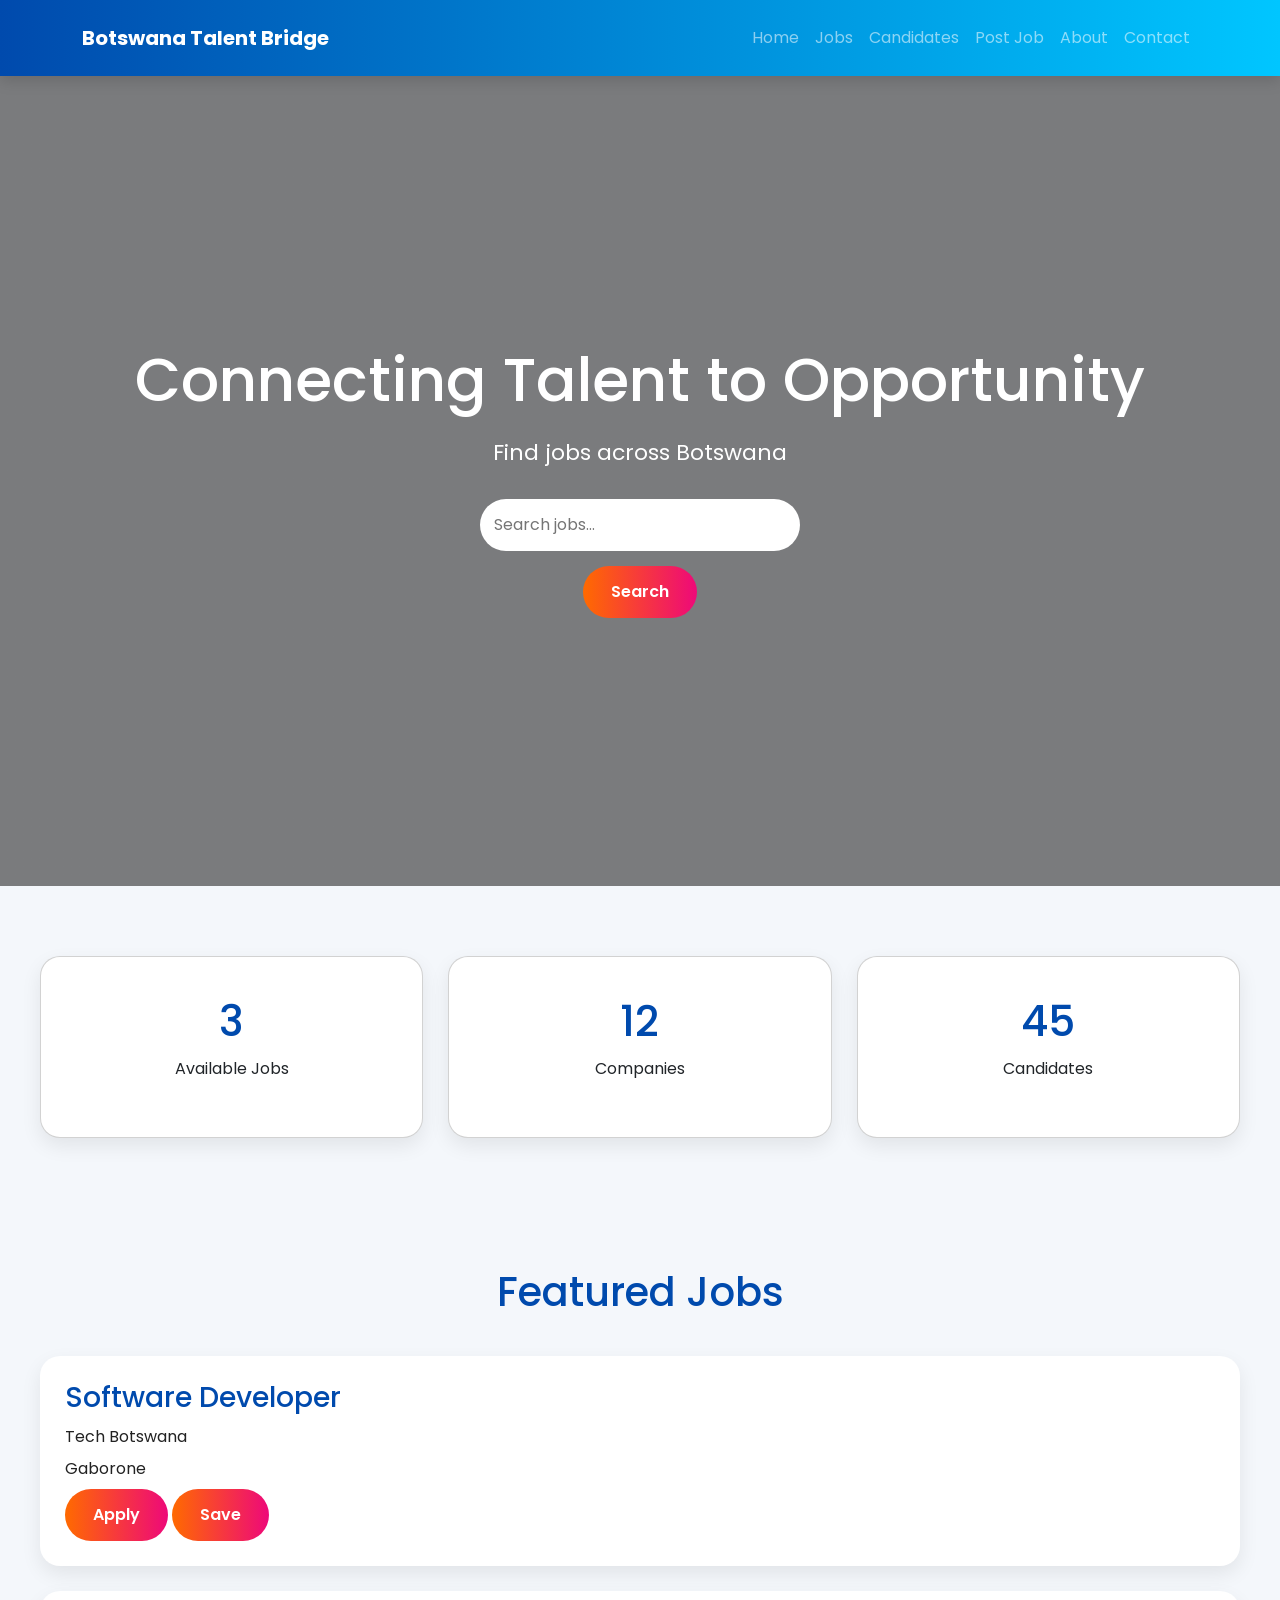
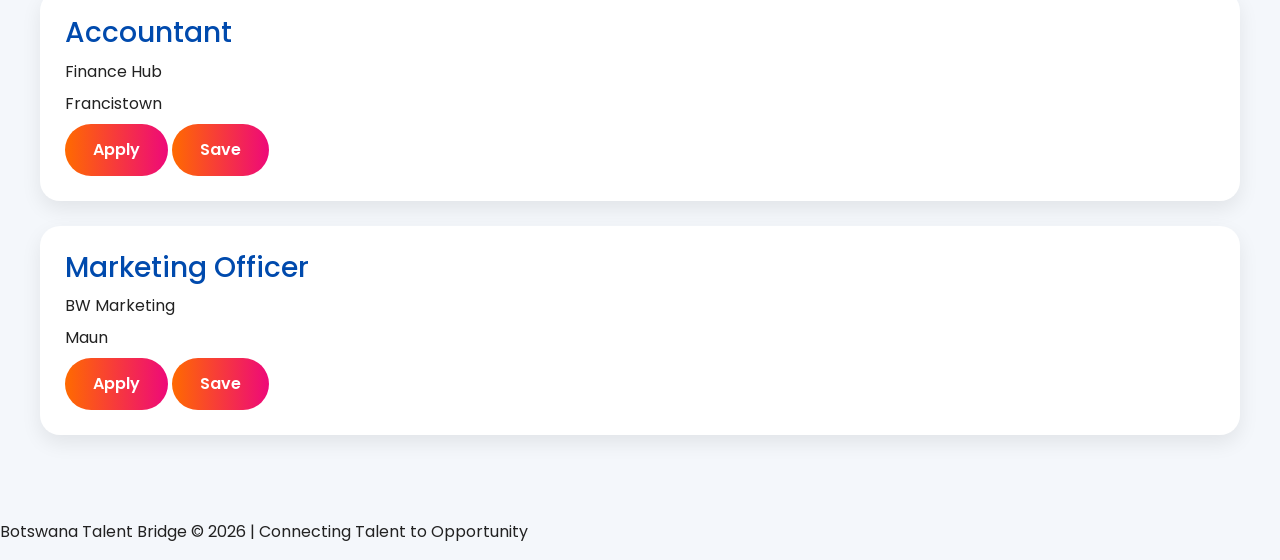
==== commit cdc5dd2b: "Update index.html" ====
--- a/index.html
+++ b/index.html
@@ -3,26 +3,84 @@
 <head>
     <meta charset="UTF-8">
     <meta name="viewport" content="width=device-width, initial-scale=1.0">
+
     <title>Botswana Talent Bridge</title>
+
+    <!-- Bootstrap CSS -->
+    <link
+    href="https://cdn.jsdelivr.net/npm/bootstrap@5.3.3/dist/css/bootstrap.min.css"
+    rel="stylesheet">
+
     <link rel="stylesheet" href="style.css">
 </head>
 <body>
 
     <header>
-        <nav class="navbar">
-            <h2>Botswana Talent Bridge</h2>
+        <nav class="navbar navbar-expand-lg navbar-dark">
 
-            <ul class="nav-links">
-                <li><a href="index.html">Home</a></li>
-                <li><a href="jobs.html">Jobs</a></li>
-                <li><a href="candidates.html">Candidates</a></li>
-                <li><a href="post-job.html">Post Job</a></li>
-                <li><a href="about.html">About</a></li>
-                <li><a href="contact.html">Contact</a></li>
+    <div class="container">
+
+        <a class="navbar-brand fw-bold" href="index.html">
+            Botswana Talent Bridge
+        </a>
+
+        <button
+        class="navbar-toggler"
+        type="button"
+        data-bs-toggle="collapse"
+        data-bs-target="#navbarNav">
+
+            <span class="navbar-toggler-icon"></span>
+
+        </button>
+
+        <div class="collapse navbar-collapse" id="navbarNav">
+
+            <ul class="navbar-nav ms-auto">
+
+                <li class="nav-item">
+                    <a class="nav-link" href="index.html">
+                        Home
+                    </a>
+                </li>
+
+                <li class="nav-item">
+                    <a class="nav-link" href="jobs.html">
+                        Jobs
+                    </a>
+                </li>
+
+                <li class="nav-item">
+                    <a class="nav-link" href="candidates.html">
+                        Candidates
+                    </a>
+                </li>
+
+                <li class="nav-item">
+                    <a class="nav-link" href="post-job.html">
+                        Post Job
+                    </a>
+                </li>
+
+                <li class="nav-item">
+                    <a class="nav-link" href="about.html">
+                        About
+                    </a>
+                </li>
+
+                <li class="nav-item">
+                    <a class="nav-link" href="contact.html">
+                        Contact
+                    </a>
+                </li>
+
             </ul>
 
-            <button id="menu-btn">☰</button>
-        </nav>
+        </div>
+
+    </div>
+
+</nav>
     </header>
 
     <section class="hero">
